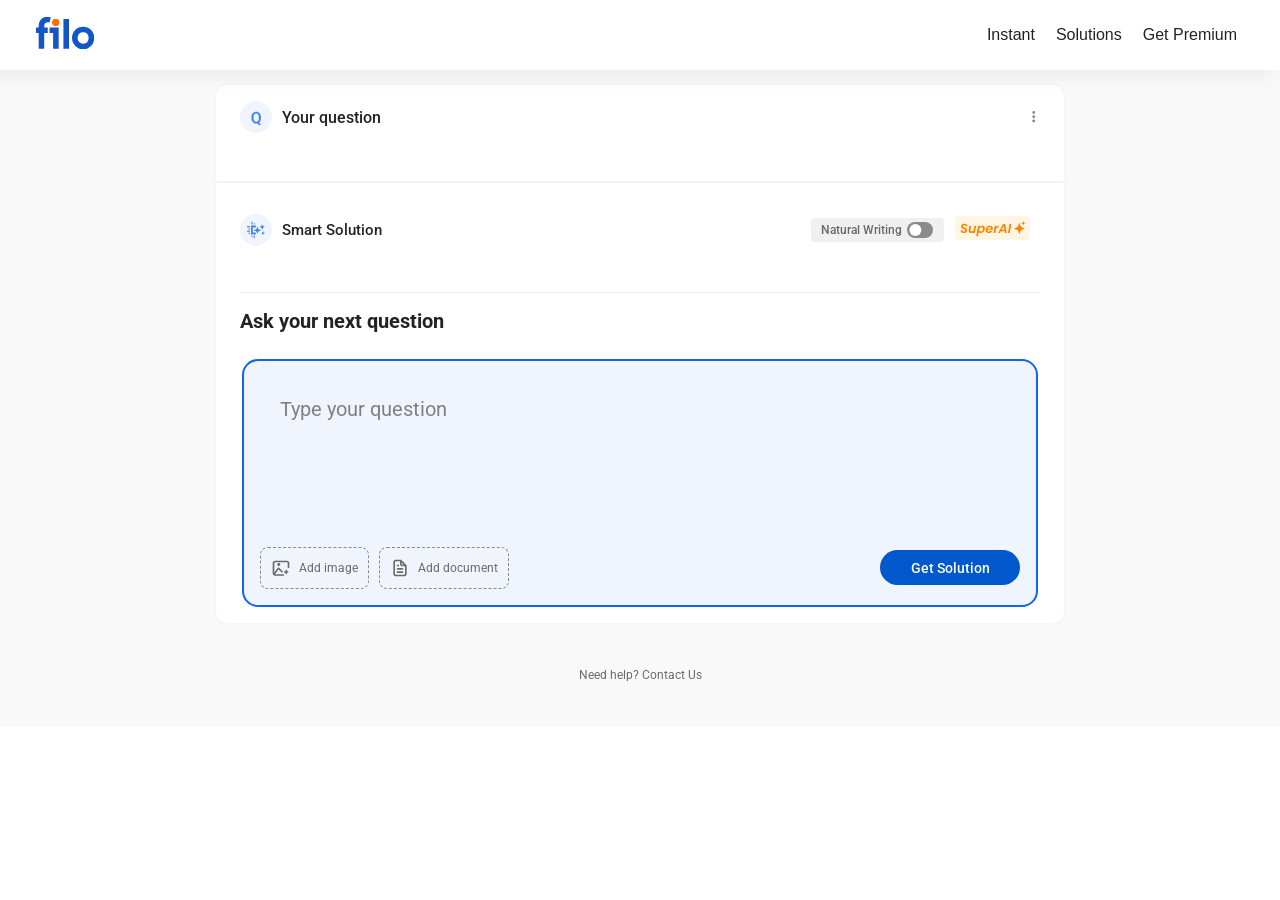
==== chat.html @ a384c71e "Add chat page and server integration" ====
<!DOCTYPE html>
<html>
  <head>
    <title>My Chat</title>
    <link rel="stylesheet" href="chat.css">
  </head>
  <body>
    <!-- ---- ---- Section 1 ---- ---- -->
    <div class="container">
      <div class="navbar">
        <div class="logoside">
          <a><img src="logo.svg" class="logoImg"></a>
        </div>
        <div class="linksheader">
          <a class="links">Instant</a>
          <a class="links">Solutions</a>
          <a class="links">Get Premium</a>
        </div>
      </div>
    </div>

    <!-- ---- ---- Section 2 ---- ---- -->
    <div class="answer-section">
      <div class="answer-container">
        
        <div class="question">
          <div class="question-header">
            <img src="data:image/svg+xml,%3csvg%20width='36'%20height='36'%20viewBox='0%200%2036%2036'%20fill='none'%20xmlns='http://www.w3.org/2000/svg'%3e%3cpath%20d='M15.1787%2016.4045H13.2187C13.2246%2015.8596%2013.2715%2015.4025%2013.3594%2015.0334C13.4473%2014.6584%2013.5937%2014.3185%2013.7988%2014.0139C14.0098%2013.7092%2014.2881%2013.3869%2014.6338%2013.0471C14.9033%2012.7892%2015.1465%2012.5461%2015.3633%2012.3176C15.5801%2012.0832%2015.7529%2011.8371%2015.8818%2011.5793C16.0107%2011.3156%2016.0752%2011.0139%2016.0752%2010.674C16.0752%2010.3049%2016.0137%209.9914%2015.8906%209.73358C15.7676%209.47577%2015.5859%209.27948%2015.3457%209.14472C15.1113%209.00995%2014.8184%208.94257%2014.4668%208.94257C14.1738%208.94257%2013.8984%209.00116%2013.6406%209.11835C13.3828%209.22968%2013.1748%209.40546%2013.0166%209.64569C12.8584%209.88007%2012.7734%2010.1906%2012.7617%2010.5773H10.6436C10.6553%209.83905%2010.8311%209.21796%2011.1709%208.71405C11.5107%208.21015%2011.9678%207.83222%2012.542%207.58026C13.1162%207.32831%2013.7578%207.20233%2014.4668%207.20233C15.252%207.20233%2015.9229%207.3371%2016.4795%207.60663C17.0361%207.8703%2017.4609%208.25702%2017.7539%208.76679C18.0527%209.27069%2018.2021%209.88007%2018.2021%2010.5949C18.2021%2011.1105%2018.0996%2011.5793%2017.8945%2012.0012C17.6895%2012.4172%2017.4229%2012.8068%2017.0947%2013.1701C16.7666%2013.5275%2016.4121%2013.8849%2016.0312%2014.2424C15.7031%2014.5412%2015.4805%2014.8664%2015.3633%2015.218C15.2461%2015.5637%2015.1846%2015.9592%2015.1787%2016.4045ZM13.043%2019.1467C13.043%2018.8303%2013.1514%2018.5637%2013.3682%2018.3469C13.585%2018.1242%2013.8809%2018.0129%2014.2559%2018.0129C14.6309%2018.0129%2014.9268%2018.1242%2015.1436%2018.3469C15.3604%2018.5637%2015.4687%2018.8303%2015.4687%2019.1467C15.4687%2019.4631%2015.3604%2019.7326%2015.1436%2019.9553C14.9268%2020.1721%2014.6309%2020.2805%2014.2559%2020.2805C13.8809%2020.2805%2013.585%2020.1721%2013.3682%2019.9553C13.1514%2019.7326%2013.043%2019.4631%2013.043%2019.1467Z'%20fill='%231265EC'/%3e%3crect%20width='36'%20height='36'%20rx='18'%20fill='%23F0F5FD'/%3e%3cpath%20d='M20.1079%2023.3983L23.5181%2026.1053L21.9712%2027.45L18.6138%2024.7606L20.1079%2023.3983ZM23.5796%2018.4764V19.1356C23.5796%2020.1024%2023.4507%2020.9725%2023.1929%2021.7459C22.9351%2022.5135%2022.5659%2023.1668%2022.0854%2023.7059C21.6108%2024.2449%2021.0454%2024.658%2020.3892%2024.9451C19.7329%2025.2322%2019.0063%2025.3758%2018.2095%2025.3758C17.4185%2025.3758%2016.6919%2025.2322%2016.0298%2024.9451C15.3735%2024.658%2014.8052%2024.2449%2014.3247%2023.7059C13.8442%2023.1668%2013.4722%2022.5135%2013.2085%2021.7459C12.9448%2020.9725%2012.813%2020.1024%2012.813%2019.1356V18.4764C12.813%2017.5037%2012.9419%2016.6336%2013.1997%2015.866C13.4634%2015.0984%2013.8325%2014.4451%2014.3071%2013.9061C14.7876%2013.3611%2015.356%2012.9451%2016.0122%2012.658C16.6743%2012.3709%2017.4009%2012.2274%2018.1919%2012.2274C18.9888%2012.2274%2019.7153%2012.3709%2020.3716%2012.658C21.0337%2012.9451%2021.6021%2013.3611%2022.0767%2013.9061C22.5571%2014.4451%2022.9263%2015.0984%2023.1841%2015.866C23.4478%2016.6336%2023.5796%2017.5037%2023.5796%2018.4764ZM21.1362%2019.1356V18.4588C21.1362%2017.7615%2021.0718%2017.1492%2020.9429%2016.6219C20.814%2016.0887%2020.6206%2015.6404%2020.3628%2015.2772C20.1108%2014.9139%2019.8032%2014.6414%2019.4399%2014.4598C19.0767%2014.2723%2018.6606%2014.1785%2018.1919%2014.1785C17.729%2014.1785%2017.3159%2014.2723%2016.9526%2014.4598C16.5894%2014.6414%2016.2817%2014.9139%2016.0298%2015.2772C15.7778%2015.6404%2015.5845%2016.0887%2015.4497%2016.6219C15.3208%2017.1492%2015.2563%2017.7615%2015.2563%2018.4588V19.1356C15.2563%2019.827%2015.3208%2020.4393%2015.4497%2020.9725C15.5845%2021.5057%2015.7778%2021.9568%2016.0298%2022.326C16.2876%2022.6893%2016.5981%2022.9647%2016.9614%2023.1522C17.3306%2023.3397%2017.7466%2023.4334%2018.2095%2023.4334C18.6782%2023.4334%2019.0942%2023.3397%2019.4575%2023.1522C19.8208%2022.9647%2020.1255%2022.6893%2020.3716%2022.326C20.6235%2021.9568%2020.814%2021.5057%2020.9429%2020.9725C21.0718%2020.4393%2021.1362%2019.827%2021.1362%2019.1356Z'%20fill='%234285F4'/%3e%3c/svg%3e" alt="Video Solution" width="32" height="32" class="_solution-title-icon_62cja_81" draggable="false" loading="lazy">
            <div class="question-text">
              <div>Your question</div>
              <div class="question-icon">
                <svg viewBox="0 0 4 14" xmlns="http://www.w3.org/2000/svg" fill="none" height="auto" width="100%" style="display: block;"><path xmlns="http://www.w3.org/2000/svg" fill-rule="evenodd" clip-rule="evenodd" d="M0 1.66667C0 0.746192 0.746192 0 1.66667 0C2.58714 0 3.33333 0.746192 3.33333 1.66667C3.33333 2.58714 2.58714 3.33333 1.66667 3.33333C0.746192 3.33333 0 2.58714 0 1.66667ZM0 6.66667C0 5.74619 0.746192 5 1.66667 5C2.58714 5 3.33333 5.74619 3.33333 6.66667C3.33333 7.58714 2.58714 8.33333 1.66667 8.33333C0.746192 8.33333 0 7.58714 0 6.66667ZM0 11.6667C0 10.7462 0.746192 10 1.66667 10C2.58714 10 3.33333 10.7462 3.33333 11.6667C3.33333 12.5871 2.58714 13.3333 1.66667 13.3333C0.746192 13.3333 0 12.5871 0 11.6667Z" fill="#8A8A8A"></path></svg>
              </div>
            </div>
          </div>
          <div class="question-from-server"></div>
        </div>

        <div class="answer">

          <div class="answer-text-header">
            <h2>
              <div class="answer-text-header-left">
                <img src="data:image/svg+xml,%3csvg%20width='36'%20height='36'%20viewBox='0%200%2036%2036'%20fill='none'%20xmlns='http://www.w3.org/2000/svg'%3e%3crect%20width='36'%20height='36'%20rx='18'%20fill='%23F0F5FD'/%3e%3cmask%20id='mask0_324_3000'%20style='mask-type:luminance'%20maskUnits='userSpaceOnUse'%20x='7'%20y='7'%20width='23'%20height='22'%3e%3cpath%20d='M29.5537%2028.8H7.95371V7.2H29.5537V28.8Z'%20fill='white'/%3e%3c/mask%3e%3cg%20mask='url(%23mask0_324_3000)'%3e%3cpath%20d='M11.2061%2013.5697H7.9503V14.8355H11.2061V13.5697Z'%20fill='%234285F4'/%3e%3cpath%20d='M11.2061%2016.1014H9.63348V17.3672H11.2061V16.1014Z'%20fill='%234285F4'/%3e%3cpath%20d='M11.2061%2018.6327H7.9503V19.8984H11.2061V18.6327Z'%20fill='%234285F4'/%3e%3cpath%20d='M11.2061%2021.1644H9.63348V22.4302H11.2061V21.1644Z'%20fill='%234285F4'/%3e%3cpath%20d='M14.0537%2024.2024H12.7881V25.5956H14.0537V24.2024Z'%20fill='%234285F4'/%3e%3cpath%20d='M16.585%2024.2024H15.3194V27.2836H16.585V24.2024Z'%20fill='%234285F4'/%3e%3cpath%20d='M14.0537%208.71628H12.7881V11.7975H14.0537V8.71628Z'%20fill='%234285F4'/%3e%3cpath%20d='M16.585%2010.4043H15.3194V11.7975H16.585V10.4043Z'%20fill='%234285F4'/%3e%3cpath%20d='M17.8403%2015.0795H14.4554V20.9201H17.8403V22.9786H12.4288V13.021H17.8403V15.0795Z'%20fill='%234285F4'/%3e%3c/g%3e%3cpath%20d='M19.404%2014.326L18.7144%2016.2378C18.5166%2016.7863%2018.0968%2017.2189%2017.5645%2017.4227L15.7088%2018.1331C15.5579%2018.1909%2015.5579%2018.4108%2015.7088%2018.4686L17.5645%2019.179C18.0968%2019.3828%2018.5166%2019.8153%2018.7144%2020.3637L19.404%2022.2755C19.46%2022.4311%2019.6736%2022.4311%2019.7297%2022.2755L20.4192%2020.3637C20.617%2019.8153%2021.0368%2019.3828%2021.5692%2019.179L23.4249%2018.4686C23.5758%2018.4108%2023.5758%2018.1909%2023.4249%2018.1331L21.5692%2017.4227C21.0368%2017.2189%2020.617%2016.7863%2020.4192%2016.2378L19.7297%2014.326C19.6736%2014.1706%2019.46%2014.1706%2019.404%2014.326Z'%20fill='%234285F4'/%3e%3cpath%20d='M24.8658%2011.7106L24.3738%2013.0748C24.2326%2013.4662%2023.933%2013.7749%2023.5531%2013.9203L22.2289%2014.4272C22.1212%2014.4684%2022.1212%2014.6253%2022.2289%2014.6665L23.5531%2015.1736C23.933%2015.319%2024.2326%2015.6276%2024.3738%2016.019L24.8658%2017.3833C24.9059%2017.4943%2025.0582%2017.4943%2025.0982%2017.3833L25.5903%2016.019C25.7314%2015.6276%2026.031%2015.319%2026.4109%2015.1736L27.7351%2014.6665C27.8428%2014.6253%2027.8428%2014.4684%2027.7351%2014.4272L26.4109%2013.9203C26.031%2013.7749%2025.7314%2013.4662%2025.5903%2013.0748L25.0982%2011.7106C25.0582%2011.5996%2024.9059%2011.5996%2024.8658%2011.7106Z'%20fill='%234285F4'/%3e%3cpath%20d='M25.8696%2019.4241L25.5039%2020.4379C25.399%2020.7289%2025.1763%2020.9583%2024.894%2021.0662L23.9099%2021.443C23.8298%2021.4736%2023.8298%2021.5903%2023.9099%2021.621L24.894%2021.9977C25.1763%2022.1059%2025.399%2022.3352%2025.5039%2022.6261L25.8696%2023.64C25.8993%2023.7225%2026.0125%2023.7225%2026.0423%2023.64L26.4079%2022.6261C26.5129%2022.3352%2026.7355%2022.1059%2027.0179%2021.9977L28.002%2021.621C28.082%2021.5903%2028.082%2021.4736%2028.002%2021.443L27.0179%2021.0662C26.7355%2020.9583%2026.5129%2020.7289%2026.4079%2020.4379L26.0423%2019.4241C26.0125%2019.3417%2025.8993%2019.3417%2025.8696%2019.4241Z'%20fill='%234285F4'/%3e%3c/svg%3e" alt="Video Solution" width="32" height="32" class="_solution-title-icon_qpem6_153" draggable="false" loading="lazy">
                <div>Smart Solution</div>
              </div>
              <div class="answer-text-header-right">
                <div class="answer-text-header-right-right" style="cursor: pointer;">
                  <p class="_natural-writing-text_10ozx_14">Natural Writing</p>
                  <svg width="27" height="16" viewBox="0 0 27 16" xmlns="http://www.w3.org/2000/svg" style="display: block;">
                    <svg viewBox="0 0 27 16">
                      <rect width="26" height="16" rx="8" fill="#8A8A8A"></rect>
                      <rect x="2.4" y="2" width="12" height="12" rx="6" fill="white"></rect>
                    </svg>
                  </svg>
                </div>
                <div><img src="super-ai.svg"></div>
              </div>
            </h2>
          </div>

          <div class="answer-from-server"></div>

          <div class="askques">Ask your next question</div>
          <div class="textbox-container">  
            <div class="textbox">
              <div>
                <div class="textarea" id="questiondata" role="textbox" contenteditable="true" aria-placeholder="Type your question"></div>
              </div>
              <div class="bottomarea">
                <div class="addimg">
                  <div class="addimg-button">
                    <svg viewBox="0 0 24 24" xmlns="http://www.w3.org/2000/svg" height="20px" width="20px" style="display: block;"><path d="M5 5.13203C4.44772 5.13203 4 5.53498 4 6.03203V17.2888L8.17593 11.8222C8.34707 11.5981 8.62158 11.4557 8.92277 11.4347C9.22397 11.4138 9.51956 11.5164 9.72698 11.7141L13.977 15.7641C14.3562 16.1254 14.3381 16.6951 13.9366 17.0363C13.5351 17.3776 12.9022 17.3613 12.523 17L9.12281 13.7599L4.73744 19.5007C4.82111 19.5211 4.90914 19.532 5 19.532H15C15.5523 19.532 16 19.935 16 20.432C16 20.9291 15.5523 21.332 15 21.332H5C3.34315 21.332 2 20.1232 2 18.632V6.03203C2 4.54087 3.34315 3.33203 5 3.33203H19C20.6569 3.33203 22 4.54087 22 6.03203V11.432C22 11.9291 21.5523 12.332 21 12.332C20.4477 12.332 20 11.9291 20 11.432V6.03203C20 5.53498 19.5523 5.13203 19 5.13203H5Z" fill="#6A6A6A"></path><path d="M21.0001 16.8318C21.0001 17.3289 20.5972 17.7318 20.1001 17.7318H19.2001V18.6318C19.2001 19.1289 18.7972 19.5318 18.3001 19.5318C17.803 19.5318 17.4001 19.1289 17.4001 18.6318V17.7318H16.5001C16.003 17.7318 15.6001 17.3289 15.6001 16.8318C15.6001 16.3348 16.003 15.9318 16.5001 15.9318H17.4001V15.0318C17.4001 14.5348 17.803 14.1318 18.3001 14.1318C18.7972 14.1318 19.2001 14.5348 19.2001 15.0318V15.9318H20.1001C20.5972 15.9318 21.0001 16.3348 21.0001 16.8318Z" fill="#6A6A6A"></path><path d="M9.3 6.03223C10.2941 6.03223 11.1 6.83811 11.1 7.83223C11.1 8.82634 10.2941 9.63223 9.3 9.63223C8.30589 9.63223 7.5 8.82634 7.5 7.83223C7.5 6.83811 8.30589 6.03223 9.3 6.03223Z" fill="#6A6A6A"></path></svg>
                    <div>Add image</div>
                  </div>
                  <div class="addimg-button">
                    <svg viewBox="0 0 24 24" xmlns="http://www.w3.org/2000/svg" fill="none" height="20px" width="20px" style="display: block;"><path fill-rule="evenodd" clip-rule="evenodd" d="M8.16146 2L13 2C13.2652 2 13.5196 2.10536 13.7071 2.2929L19.7071 8.2929C19.8946 8.48043 20 8.73479 20 9V17.8385C20 18.3657 20 18.8205 19.9694 19.195C19.9371 19.5904 19.8658 19.9836 19.673 20.362C19.3854 20.9265 18.9265 21.3854 18.362 21.673C17.9836 21.8658 17.5904 21.9371 17.195 21.9694C16.8205 22 16.3657 22 15.8386 22H8.16144C7.6343 22 7.17954 22 6.80497 21.9694C6.40963 21.9371 6.01641 21.8658 5.63803 21.673C5.07354 21.3854 4.6146 20.9265 4.32698 20.362C4.13419 19.9836 4.06287 19.5904 4.03057 19.195C3.99997 18.8205 3.99998 18.3657 4 17.8385V6.16146C3.99998 5.63431 3.99997 5.17955 4.03057 4.80497C4.06287 4.40963 4.13419 4.01641 4.32698 3.63803C4.6146 3.07354 5.07354 2.6146 5.63803 2.32698C6.01641 2.13419 6.40963 2.06287 6.80497 2.03057C7.17955 1.99997 7.63431 1.99998 8.16146 2ZM6.96784 4.02393C6.69617 4.04612 6.59546 4.0838 6.54601 4.109C6.35785 4.20487 6.20487 4.35785 6.109 4.54601C6.0838 4.59546 6.04612 4.69617 6.02393 4.96784C6.00078 5.25117 6 5.62345 6 6.2V17.8C6 18.3766 6.00078 18.7488 6.02393 19.0322C6.04612 19.3038 6.0838 19.4045 6.109 19.454C6.20487 19.6422 6.35785 19.7951 6.54601 19.891C6.59546 19.9162 6.69617 19.9539 6.96784 19.9761C7.25117 19.9992 7.62345 20 8.2 20H15.8C16.3766 20 16.7488 19.9992 17.0322 19.9761C17.3038 19.9539 17.4045 19.9162 17.454 19.891C17.6422 19.7951 17.7951 19.6422 17.891 19.454C17.9162 19.4045 17.9539 19.3038 17.9761 19.0322C17.9992 18.7488 18 18.3766 18 17.8V10L16.1615 10C15.6343 10 15.1795 10 14.805 9.96943C14.4096 9.93713 14.0164 9.86582 13.638 9.67302C13.0735 9.3854 12.6146 8.92646 12.327 8.36197C12.1342 7.98359 12.0629 7.59037 12.0306 7.19503C12 6.82046 12 6.36569 12 5.83855L12 4H8.2C7.62345 4 7.25117 4.00078 6.96784 4.02393ZM14 5.41422L16.5858 8H16.2C15.6234 8 15.2512 7.99922 14.9678 7.97607C14.6962 7.95388 14.5955 7.9162 14.546 7.89101C14.3578 7.79514 14.2049 7.64215 14.109 7.45399C14.0838 7.40455 14.0461 7.30383 14.0239 7.03217C14.0008 6.74883 14 6.37656 14 5.8V5.41422ZM8 9C8 8.44772 8.44772 8 9 8H10C10.5523 8 11 8.44772 11 9C11 9.55229 10.5523 10 10 10H9C8.44772 10 8 9.55229 8 9ZM8 13C8 12.4477 8.44772 12 9 12H15C15.5523 12 16 12.4477 16 13C16 13.5523 15.5523 14 15 14H9C8.44772 14 8 13.5523 8 13ZM8 17C8 16.4477 8.44772 16 9 16H15C15.5523 16 16 16.4477 16 17C16 17.5523 15.5523 18 15 18H9C8.44772 18 8 17.5523 8 17Z" fill="#6a6a6a"></path></svg>
                    <div>Add document</div>
                  </div>
                </div>
                <div class="getsol" onclick="sendToServer()">
                  <a id="buttonText">Get Solution</a>
                  <div class="loader" id="loader"></div>
                </div>
              </div>
            </div>
          </div>
        </div>
        <div class="downtext">
          Need help? Contact Us
        </div>
      </div>
      
    </div>

  </body>
  <script src="chatscript.js" defer></script>
</html>
---- chat.css ----
@import url("https://api.fontshare.com/v2/css?f[]=satoshi@100,200,300,400,500,600,700&display=swap");
@import url("https://fonts.googleapis.com/css2?family=Roboto:wght@100;200;300;400;500;600;700&display=swap");

body {
  margin: 0;
  padding: 0;
  width: 100%;
  height: 100%;
  overflow-x: hidden;
  scrollbar-width: none;
  font-family: "Roboto", sans-serif;
  color: #232323;
}

/* ---- Section 1 ---- */
.container {
  background: #fff;
  margin: 0 auto;
  position: fixed;
  z-index: 999;
  top: 0;
  left: 0;
  right: 0;
}
.navbar {
  font-family: "Satoshi", sans-serif;
  align-items: center;
  display: flex;
  justify-content: space-between;
  margin: 0;
  padding: 15px 35px;
  font-weight: 400;
  box-shadow: -8px 6px 18px 0 hsla(0, 0%, 40%, .09);
}
.logoside{
  display: flex;
  flex-direction: row;
  align-items: center;
  justify-content: center;
}
.logoImg {
  margin: 0;
  width: 60px;
}
.linksheader{
  margin: auto 0 auto auto;
  font-size: 16px;
  line-height: 24px;
  font-weight: 300;
  display: flex;
  text-align: center;
  gap: 5px;
}
.links {
  padding: 8px;
  display: flex;
  gap: 3px;
  align-items: center;
}
.links:hover{
  color: #0058cc;
  cursor: pointer;
}


/* ---- Section 2 ---- */
.answer-section{
  background-color: #f9f9f9;
  margin-top: 65px;
}
.answer-container{
  display: flex;
  flex-direction: column;
  max-width: 800px;
  justify-content: center;
  align-items: center;
  margin: 0 auto;
}

.question{
  display: flex;
  flex-direction: column;
  background-color: #ffffff;
  box-shadow: 0 0 4px #0000000a;
  border-radius: 12px 12px 0 0;
  padding: 16px 24px;
  margin-top: 20px;
  width: 100%;
}
.question-header {
  
  align-items: center;
  gap: 10px;
  display: flex;
}
.question-text {
  width: 100%;
  display: flex;
  align-items: center;
  justify-content: space-between;
  font-weight: 500;
  font-size: 16px;
}
.question-icon {
  height: 12px;
  width: 12px;
}
.question-from-server{
  padding: 16px 0;
  font-size: 1em;
}

.answer {
  box-shadow: 0 0 4px #0000000a;
  border-radius: 0 0 12px 12px;
  padding: 16px 24px;
  margin-top: 2px;
  width: 100%;
  align-items: center;
  gap: 10px;
  display: flex;
  flex-direction: column;
  background-color: #ffffff;
}
.answer-text-header{
  width: 100%;
  font-size: 10px;
}
.answer-text-header h2{
  display: flex;
  gap: 20px;
  justify-content: space-between;
  align-items: center;
  font-weight: 500;
}
.answer-text-header-left{
  display: flex;
  align-items: center;
  gap: 10px;
}
.answer-text-header-right{
  display: flex;
  align-items: center;
  gap: 10px;
  padding: 5px 10px;
}
.answer-text-header-right-right{
  display: flex;
  align-items: center;
  gap: 5px;
  text-align: center;
  color: #6a6a6a;
  background-color: #f0f0f0;
  padding: 0 10px;
  font-size: 12px;
  line-height: 0%;
  border-radius: 4px;
}
.answer-from-server{
  width: 100%;
  margin-bottom: 10px;
}

.downtext {
  color: #6a6a6a;
  font-size: 12px;
  font-weight: 400;
  margin: 35px;;
  padding: 10px;
}
.downtext:hover{
  text-decoration: underline;
  cursor: pointer;
}
.askques {
  padding: 16px 0;
  width: 100%;
  font-size: 20px;
  font-weight: 700;
  line-height: 24px;
  border-top: 1px solid #f0f0f0;
}
.textbox-container{
  border: 2px solid #1265ec;
  border-radius: 16px;
  width: 95%;
  padding: 16px;
  background: #f0f5fd;
}
.textbox {
  display: flex;
  flex-direction: column;
  gap: 10px;
  
}

.textarea {
  padding: 20px;
  height: 120px;
  border-radius: 20px;
  color: #232323;
  font-size: 20px;
  font-weight: 400;
  outline: none;
}
.textarea:empty::before{
  content: attr(aria-placeholder);
  color: grey;
}
.textarea::content:after{
  font-size: 18px;
  color: grey;
}
.bottomarea{
  display: flex;
  justify-content: space-between;
  width: 100%;
  align-items: center;
}
.addimg{
  display: flex;
  gap: 10px;
}
.addimg-button{
  cursor: pointer;
  border: 1px dashed #8a8a8a;
  padding: 10px;
  border-radius: 8px;
  display: flex;
  justify-content: space-between;
  gap: 8px;
  align-items: center;
  font-size: 12px;
  color: #6a6a6a;
}
.addimg-button:hover{
  background: #4285f40a;
  border-color: #4285f4;
  color: #4285f4;
}
.addimg-button svg:hover{
  fill: #4285f4;
}
.getsol {
  align-content: center;
  text-align: center;
  color: #fff;
  background-color: #0058cc;
  border-radius: 20px;
  padding: 5px 10px;
  height: 25px;
  width: 120px;
  font-size: 14px;
  font-weight: 500;
  display: flex;
  align-items: center;
  justify-content: center;
  gap: 8px;
}
.getsol:hover{
  cursor: pointer;
} 
.loader {
  width: 14px;
  height: 14px;
  border: 2px solid rgba(255, 255, 255, 0.4);
  border-top-color: #fff;
  border-radius: 50%;
  animation: spin 0.7s linear infinite;
  display: none;
  box-sizing: border-box;
  flex-shrink: 0;
}
.getsol.loading .loader {
  display: block;
}
.getsol.loading {
  opacity: 0.85;
}
@keyframes spin {
  to {
    transform: rotate(360deg);
  }
}
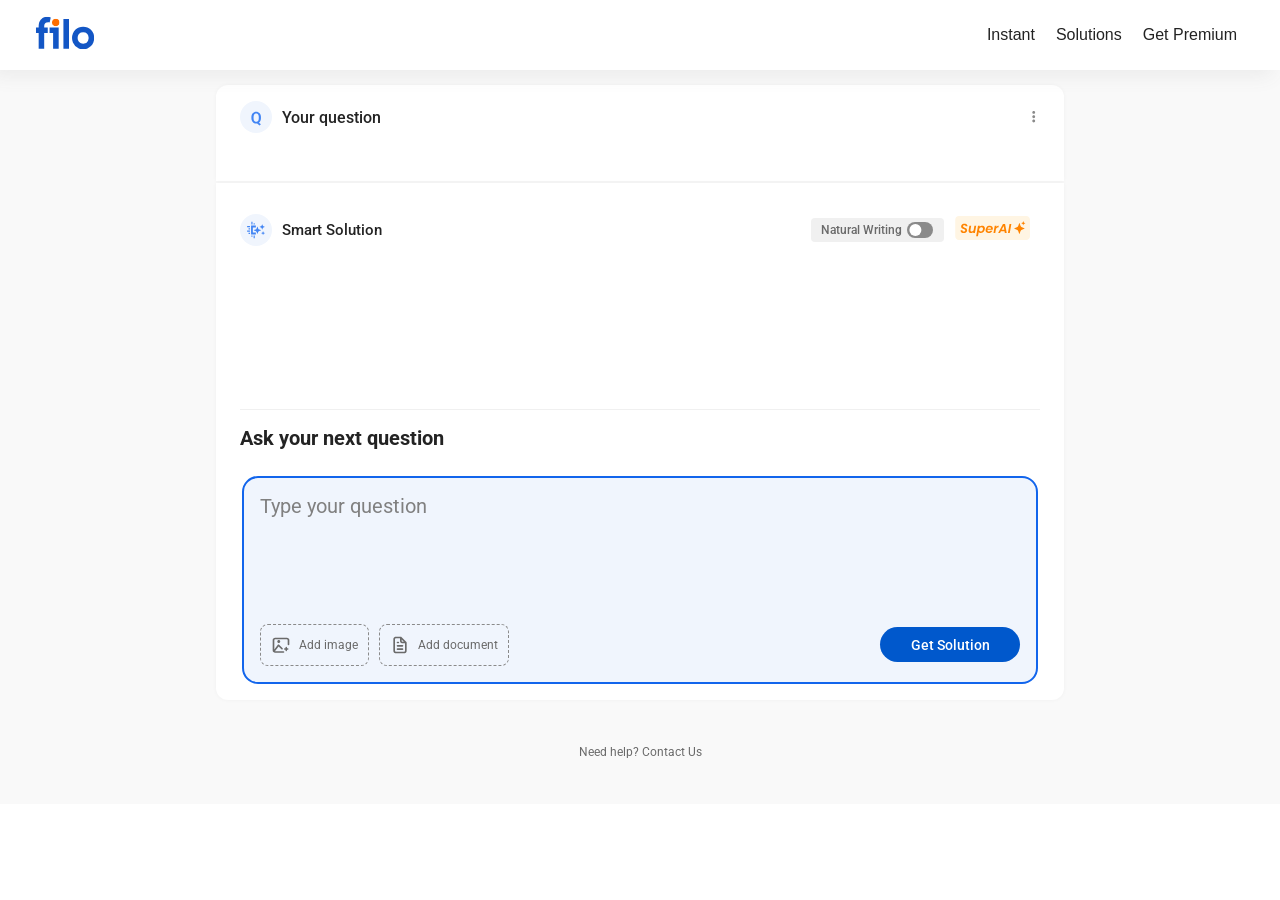
==== commit e6991c55: "loaders fixed" ====
--- a/chat.html
+++ b/chat.html
@@ -33,7 +33,9 @@
               </div>
             </div>
           </div>
+          
           <div class="question-from-server"></div>
+            
         </div>
 
         <div class="answer">
@@ -58,8 +60,16 @@
               </div>
             </h2>
           </div>
-
-          <div class="answer-from-server"></div>
+          
+          <div style="display: flex; flex-direction: column; gap: 10px; width:100%">
+            <div class="answer-from-server"></div>
+            <div class="row__header" id="card-title">
+              <div class="skeleton-text"></div>
+              <div class="skeleton-text"></div>
+              <div class="skeleton-text-half"></div>
+              <div class="skeleton-text-half"></div>
+            </div>
+          </div>
 
           <div class="askques">Ask your next question</div>
           <div class="textbox-container">  
--- a/chat.css
+++ b/chat.css
@@ -195,7 +195,6 @@
 }
 
 .textarea {
-  padding: 20px;
   height: 120px;
   border-radius: 20px;
   color: #232323;
@@ -282,3 +281,33 @@
     transform: rotate(360deg);
   }
 }
+
+.row__header {
+  display: flex;
+  flex-direction: column;
+  gap: 10px;
+}
+.skeleton {
+  animation: skeleton-loading 1s linear infinite alternate;
+}
+.skeleton-text {
+  width: 100%;
+  height: 0.7rem;
+  margin-bottom: 0.5rem;
+  border-radius: 0.25rem;
+}
+.skeleton-text-half{
+  width: 60%;
+  height: 0.7rem;
+  margin-bottom: 0.5rem;
+  border-radius: 0.25rem;
+}
+@keyframes skeleton-loading {
+  0% {
+    background-color: hsl(200, 20%, 80%);
+  }
+  100% {
+    background-color: hsl(200, 20%, 95%);
+  }
+}
+
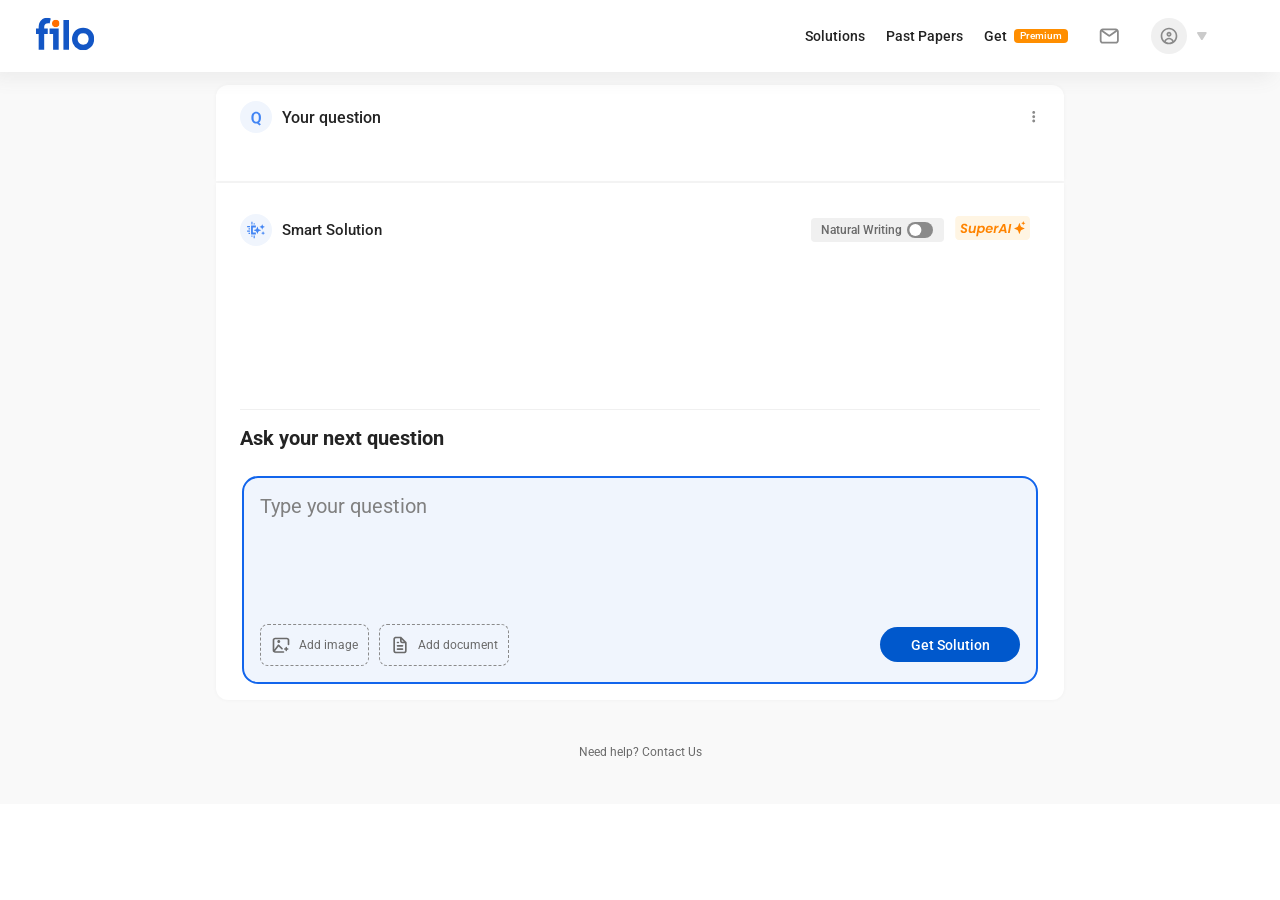
==== commit 7ae2a3dc: "chat page fix" ====
--- a/chat.html
+++ b/chat.html
@@ -12,10 +12,17 @@
           <a><img src="logo.svg" class="logoImg"></a>
         </div>
         <div class="linksheader">
-          <a class="links">Instant</a>
           <a class="links">Solutions</a>
-          <a class="links">Get Premium</a>
-        </div>
+          <a class="links">Past Papers</a>
+          <a class="links">Get <span class="premium-text">Premium</span></a>
+          <a class="links"><svg viewBox="0 0 18 14" xmlns="http://www.w3.org/2000/svg" fill="none" height="16px" width="16px%" style="display: block; padding: 0 10px;"><path fill-rule="evenodd" clip-rule="evenodd" d="M0.666626 3.09757C0.666626 1.57093 1.86335 0.333344 3.33958 0.333344H14.6603C16.1366 0.333344 17.3333 1.57093 17.3333 3.09757V10.9024C17.3333 12.4291 16.1366 13.6667 14.6603 13.6667H3.33958C1.86335 13.6667 0.666626 12.4291 0.666626 10.9024V3.09757ZM3.34058 1.95936L8.91046 5.9471C8.9643 5.98565 9.03561 5.98565 9.08946 5.9471L14.6593 1.95936H3.34058ZM15.761 3.09794C15.7116 3.16599 15.6509 3.22712 15.5795 3.27821L9.98444 7.284C9.39216 7.70804 8.60776 7.70804 8.01548 7.284L2.42039 3.27821C2.34902 3.22712 2.28836 3.16599 2.23895 3.09794V10.9024C2.23895 11.5311 2.73172 12.0407 3.33958 12.0407H14.6603C15.2682 12.0407 15.761 11.5311 15.761 10.9024V3.09794Z" fill="#8A8A8A"></path></svg></a>
+          <a class="links">
+            <div class="chat-navbar-dropdown">
+              <img src="download.svg">
+              <svg viewBox="0 0 10 8" xmlns="http://www.w3.org/2000/svg" height="10px" width="10px" style="display: block;"><path d="M0.220681 1.4176C-0.271016 0.634449 0.0868525 0 1.01771 0H8.69454C9.62638 0 9.98623 0.637423 9.49454 1.41958L5.76319 7.41115C5.27446 8.1943 4.48041 8.19728 3.98871 7.41413L0.220681 1.4176Z" fill="#CBCBCB"></path></svg>
+            </div>
+          </a>
+          </div>
       </div>
     </div>
 
--- a/chat.css
+++ b/chat.css
@@ -23,13 +23,12 @@
   right: 0;
 }
 .navbar {
-  font-family: "Satoshi", sans-serif;
   align-items: center;
   display: flex;
   justify-content: space-between;
   margin: 0;
-  padding: 15px 35px;
-  font-weight: 400;
+  padding: 10px 35px;
+  font-weight: 500;
   box-shadow: -8px 6px 18px 0 hsla(0, 0%, 40%, .09);
 }
 .logoside{
@@ -44,9 +43,10 @@
 }
 .linksheader{
   margin: auto 0 auto auto;
-  font-size: 16px;
+  padding: 0 30px;
+  font-size: 14px;
+  font-weight: 500;
   line-height: 24px;
-  font-weight: 300;
   display: flex;
   text-align: center;
   gap: 5px;
@@ -60,6 +60,23 @@
 .links:hover{
   color: #0058cc;
   cursor: pointer;
+}
+.premium-text{
+  background: #ff8e00;
+  padding: 2px 6px;
+  color: #fff;
+  border-radius: 4px;
+  font-size: 10px;
+  line-height: 10px;
+  font-weight: 500;
+  height: fit-content;
+  margin-left: 4px;
+}
+.chat-navbar-dropdown {
+  display: flex; 
+  justify-content: center; 
+  align-items: center; 
+  gap: 10px;
 }
 
 
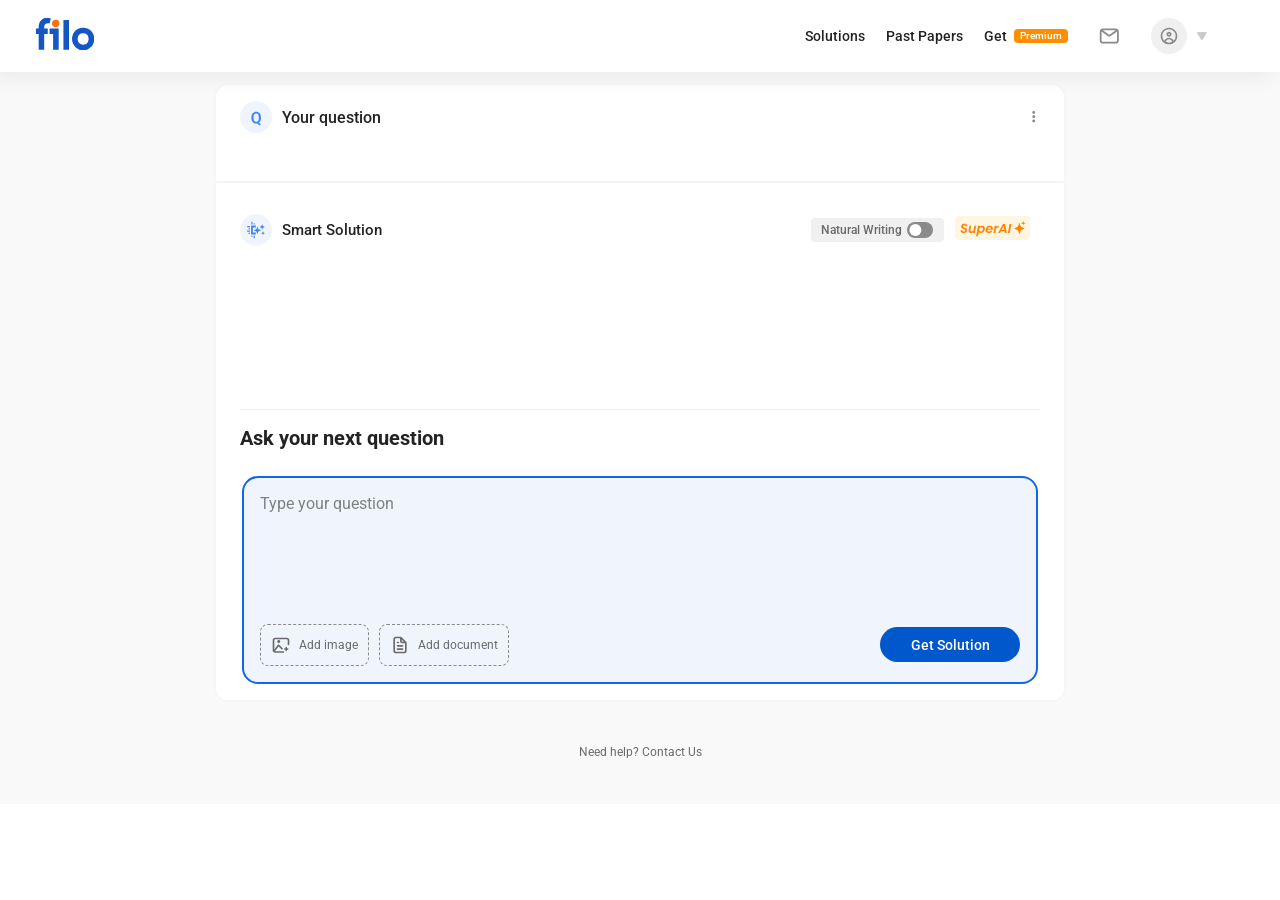
==== commit c6568180: "code fixes" ====
--- a/chat.html
+++ b/chat.html
@@ -5,7 +5,9 @@
     <link rel="stylesheet" href="chat.css">
   </head>
   <body>
+
     <!-- ---- ---- Section 1 ---- ---- -->
+    
     <div class="container">
       <div class="navbar">
         <div class="logoside">
@@ -27,6 +29,7 @@
     </div>
 
     <!-- ---- ---- Section 2 ---- ---- -->
+    
     <div class="answer-section">
       <div class="answer-container">
         
--- a/chat.css
+++ b/chat.css
@@ -215,7 +215,7 @@
   height: 120px;
   border-radius: 20px;
   color: #232323;
-  font-size: 20px;
+  font-size: 16px;
   font-weight: 400;
   outline: none;
 }
